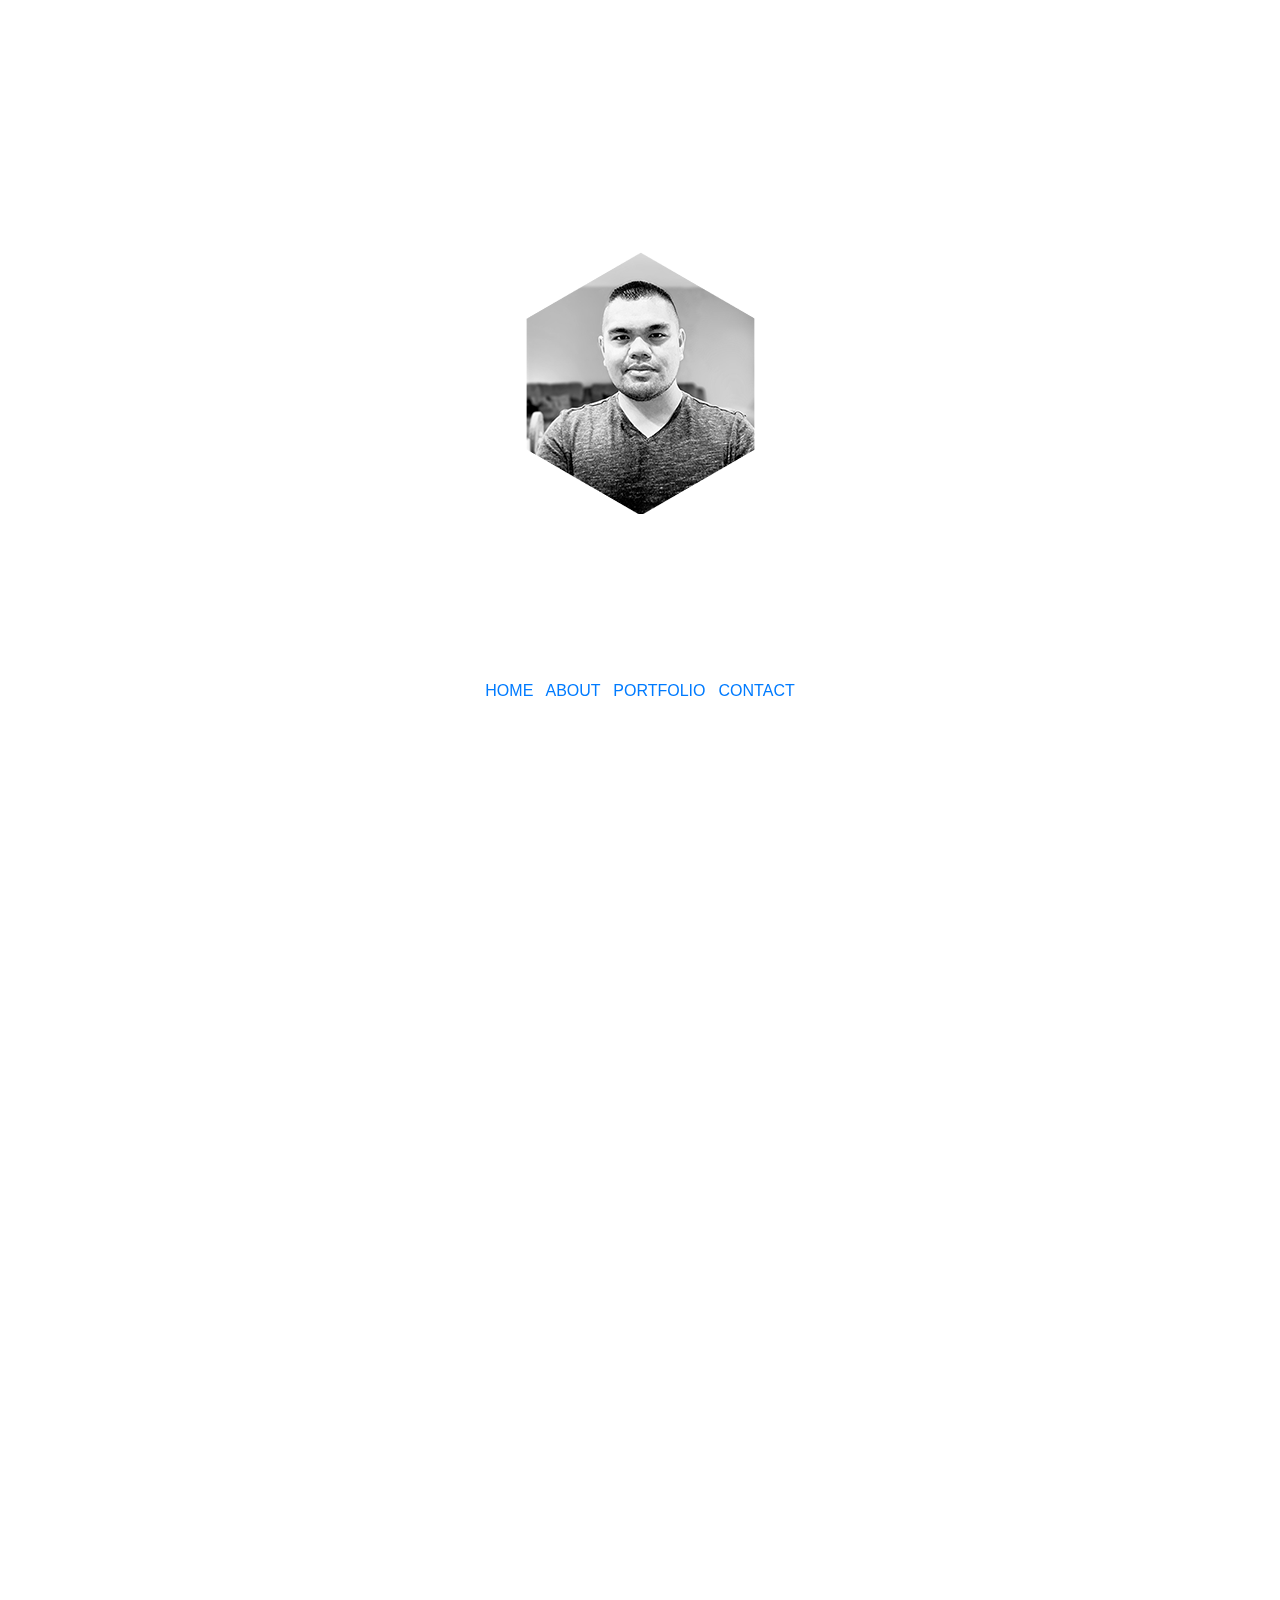
==== index.html @ 5780fbb1 "website upload" ====
<!DOCTYPE html>
<html lang="en">
  <head>
    <!-- Required meta tags -->
    <meta charset="utf-8" />
    <meta
      name="viewport"
      content="width=device-width, initial-scale=1, shrink-to-fit=no"
    />

    <link rel="stylesheet" href="styles.css" />

    <!-- Bootstrap CSS -->
    <link
      rel="stylesheet"
      href="https://maxcdn.bootstrapcdn.com/bootstrap/4.0.0/css/bootstrap.min.css"
      integrity="sha384-Gn5384xqQ1aoWXA+058RXPxPg6fy4IWvTNh0E263XmFcJlSAwiGgFAW/dAiS6JXm"
      crossorigin="anonymous"
    />

    <!-- Animation trans -->
    <link rel="stylesheet" href="https://unpkg.com/aos@next/dist/aos.css" />

    <!-- Fonts -->
    <link href="https://fonts.googleapis.com/css?family=Sacramento&display=swap" rel="stylesheet">

    <title>Hello, world!</title>
  </head>

  <body>
    <!-- Navigation -->

    <!-- Full Page Image Header with Vertically Centered Content -->
    <header class="masthead" id="home">
      <div class="container h-100">
        <div class="row h-100 align-items-center">
          <div
            class="col-12 text-center"
            data-aos="fade-down"
            data-aos-easing="linear"
            data-aos-duration="500"
          >
            <h6> UI/UX & WEB DEVELOPER </h6> 
            <br />
            <img class="mypicture" src="hex_pic.png" alt="" />
            <br />
            <br />
            <h1 class="font-weight-light" style="font-size:5vw;">
              REMINGTON VILLA
            </h1>
            <br />
            <br />

            <div class="links container-fluid">
              <a href="#home">HOME</a> |
              <a href="#about">ABOUT</a> |
              <a href="#portfolio">PORTFOLIO</a>
              |
              <a href="#contact">CONTACT</a>
            </div>
          </div>
        </div>
      </div>
    </header>

    <div class="containershow" data-aos="zoom-in">
      <div class="row">
        <div class="col-sm">
          <img
            class="size-full wp-image-6670 aligncenter"
            src="http://modeltheme.com/mt_odear/wp-content/uploads/2016/02/mt_odear_icon1.png"
            alt=""
            width="50"
            height="50"
          />
          <br />
          <br />

          <h3>Graphic Design.</h3>
          <hr />
          Photoshop. Bootstrap. Wireframes. Front End Frameworks. Git.
        </div>
        <div class="col-sm">
          <img
            class="size-full wp-image-6671 aligncenter"
            src="http://modeltheme.com/mt_odear/wp-content/uploads/2016/02/mt_odear_icon2.png"
            alt=""
            width="50"
            height="50"
          />
          <br />
          <br />
          <h3>Web Development.</h3>
          <hr />
          HTML. CSS. Javascript, Jquery. MySQL. NodeJS. MongoDB
        </div>
        <div class="col-sm">
          <img
            class="size-full wp-image-6672 aligncenter"
            src="http://modeltheme.com/mt_odear/wp-content/uploads/2016/02/mt_odear_icon3.png"
            alt=""
            width="50"
            height="50"
          />
          <br />
          <br />
          <h3>Smart Coding.</h3>

          <hr />
          Commication. Collaboration. Creativity. Problem Solving.
        </div>
      </div>
    </div>
    <!-- Page Content -->
    

    <div class="row" id="about" style="background: url(https://wallpaperaccess.com/full/1155011.jpg) no-repeat
        center center fixed">
      <div class="container col-lg-6 aboutme" data-aos="fade-right">
        
        <h2 class="aloha" style="font-size:9vw;"> Aloha </h2>
    
      </div>
      <div class="container col-lg-6 aboutmeback" data-aos="fade-left"
        style="padding-left: 0px;padding-right: 0px;""
          >
        
      <img  class="aboutmepic" src="aboutme_pic.png" alt=""> 
       <br>
       <br>
       <br>
       <br>
      <h1 class="title" "> About Me</h1>

      <br>
   
<p> <strong> I am a Web Developer from Hawaii living in Dallas. </strong> </p>
    
       

      <p>Graphics and illustrations were my gateway to this industry which led me to the foundation of the digital world. After working side jobs as a web designer and 10 years in the mortgage industry, I've decided to pursue my passion in web developement full-time as a graduate of SMU.  </p> <h6 class="title signature" style="font-size:2vw;"> -Remington</h6>
    </div>

    </div>
    
    <!-- Portfolio -->

    <div class="row container-fluid portfolio" id="portfolio" data-aos="zoom-in">

     <div class="col-lg-3 ">
<h2 class="gradient">Portfolio.</h2>
 <P> I am inspired by creating great work with people who are as passionate as I am about building something awesome.</P>
     </div>

    <div class="col-lg-9 portfolisticky">
    <h3>latest project //</h3>
    <br>
    <br>
<p> <strong> App: </strong> quirk. <strong> Assignment: </strong> Front-end and Design </p>
<p> This app will allow users to create/join personal task/to-do lists that they can keep to themselves or join groups.
  Designed to be a useful tool the absent minded and organized professional alike! <strong> (quirk. is a start-up app in
    their early stages) </strong> Click the image to sample their app.</p>

<a href="https://project-two-0.herokuapp.com"><img src="project1.png"></a>

<p>

  <strong> Deployed with</strong> <br>
Heroku
<br>

<strong> Framework </strong> <br>
Node
<br>
 <strong>Database </strong>

<br>
MySQL & Workbench w/ Sequelize
JawsDB

<br> 
<strong>Node Packages </strong>


<ul> 
  <li>Node Package - Express </li>
  <li> Node Package - Express-Handlebars</li>
  <li>Node Package - Bcrypt </li>
  <li> Node Package - Cookie-Parser</li>
  <li>Node Package - mysql2 </li>
  <li> Node Package - Sequelize</li>
 
</ul>

</p>



<hr>
<h3>under construction //</h3>
<br>
<br>
<p> <strong> Website: </strong> Keola Lee <strong> Assignment: </strong> Front-end and Design </p>
<p> <strong> Website: </strong> Pure Solid State <strong> Assignment: </strong> Full Design </p>

<hr>

<h3>other projects//</h3>
<br>
<br>
<p> <strong> App: </strong> Travel Planner <strong> Assignment: </strong> Front-End  </p>

<p> This project allows people to look for low-fare flights, hotels, and restaurants for their trip. Click the image to this project.
 </p>

<a href="https://jtsai972.github.io/Group-Project-1/"><img src="project2.png"></a>



<p>
<strong>Resources</strong>
<ul>
  <li>Amadeus Travel API</li>
  <li>Amadeus Travel API</li>
  <li>Amadeus Flight API Reference</li>
  <li>Yelp API </li>
  <li>Yelp Fusion Documentation</li>

</ul>

</p>

    </div>
    </div>

    <!-- Portfolio -->
    
    <div class="row container-fluid portfolio" id="contact" data-aos="zoom-in">
    
      <div class="col-lg-3 ">
        <h2 class="gradient">Contact me.</h2>
        <P> Are you working on something great? I would love to help make it happen! Drop me a letter and start your project right
        now! Just do it.
        </P>
      </div>
    
      <div class="col-lg-9">

        <br>
        <br>
        <br>
        <br>
        <br>
        <h5>PHONE NUMBER //  971.300.8556</h5>
        <h5 class="email" style="color: inherit;
  text-decoration: none;">EMAIL // <a href="mailto:remingtonvilla@live.com">REMINGTONVILLA@LIVE.COM</a> </h5>
        <h5>CITY //DALLAS, TX 75229</h5>
    
       
      </div>
    </div>

  <!-- <div class="container-fluid contact" id="contact" data-aos="zoom-in">



  <h2 class="gradient">Contact me.</h2>
 
</section>
  </div>
   -->

    <!-- Optional JavaScript -->
    <!-- jQuery first, then Popper.js, then Bootstrap JS -->
    <script
      src="https://code.jquery.com/jquery-3.2.1.slim.min.js"
      integrity="sha384-KJ3o2DKtIkvYIK3UENzmM7KCkRr/rE9/Qpg6aAZGJwFDMVNA/GpGFF93hXpG5KkN"
      crossorigin="anonymous"
    ></script>
    <script
      src="https://cdnjs.cloudflare.com/ajax/libs/popper.js/1.12.9/umd/popper.min.js"
      integrity="sha384-ApNbgh9B+Y1QKtv3Rn7W3mgPxhU9K/ScQsAP7hUibX39j7fakFPskvXusvfa0b4Q"
      crossorigin="anonymous"
    ></script>
    <script
      src="https://maxcdn.bootstrapcdn.com/bootstrap/4.0.0/js/bootstrap.min.js"
      integrity="sha384-JZR6Spejh4U02d8jOt6vLEHfe/JQGiRRSQQxSfFWpi1MquVdAyjUar5+76PVCmYl"
      crossorigin="anonymous"
    ></script>

    <script src="https://unpkg.com/aos@next/dist/aos.js"></script>
    <script>
      AOS.init();
    </script>
  </body>
</html>
---- styles.css ----
p {
  line-height: 30px;
  margin-left: 40px;
  margin-right: 40px;
  text-align: left;
}

.email {
  text-decoration: none;
  color: black;
}

.gradient {
  font-size: 72px;
  background: -webkit-linear-gradient(rgb(241, 99, 135), rgb(150, 230, 255));
  -webkit-background-clip: text;
  -webkit-text-fill-color: transparent;
}

.links {
  color: white;
}
.aloha {
  font-family: "Sacramento", cursive;
  color: white;
  margin-top: 25%;
}

.signature {
  font-family: "Sacramento", cursive;
  text-align: left;
  margin-left: 15%;
}

.links {
  color: rgb(255, 255, 255);
  height: auto;
  margin: auto;
  text-align: center;
}

.masthead {
  height: 100vh;
  min-height: 500px;
  background: url("https://wallpaperaccess.com/full/1155011.jpg") no-repeat
    center center fixed;
  -webkit-background-size: cover;
  -moz-background-size: cover;
  background-size: cover;
  -o-background-size: cover;
  color: white;
  text-align: left;
  margin: auto;
}

.containershow {
  padding: 70px 0 70px 0;
  text-align: center;
}

.aboutme {
  height: 500px;
  text-align: center;
  color: rgb(0, 0, 0);
}

.aboutmeback {
  margin: 10px;
  width: 100%;
}

.aboutmepic {
  margin: 5%;
  float: left;
}

.portfolio {
  margin-top: 20px;
  height: 300px;
  color: rgb(0, 0, 0);
}

.portfolisticky {
  margin-top: 20px;
  height: 300px;
  color: rgb(0, 0, 0);
  overflow-y: scroll;
}

.contact {
  width: 100%;
  height: 300px;
}

.img-responsive {
  width: 100%;
}

/* hoover */

.hovereffect {
  width: 100%;
  height: 100%;
  float: left;
  overflow: hidden;
  position: relative;
  text-align: center;
  cursor: default;
  background: -webkit-linear-gradient(45deg, #ff89e9 0%, #05abe0 100%);
  background: linear-gradient(45deg, #ff89e9 0%, #05abe0 100%);
}

.hovereffect .overlay {
  width: 100%;
  height: 100%;
  position: absolute;
  overflow: hidden;
  top: 0;
  left: 0;
  padding: 3em;
  text-align: left;
}

.hovereffect img {
  display: block;
  position: relative;
  max-width: none;
  width: calc(100% + 60px);
  -webkit-transition: opacity 0.35s, -webkit-transform 0.45s;
  transition: opacity 0.35s, transform 0.45s;
  -webkit-transform: translate3d(-40px, 0, 0);
  transform: translate3d(-40px, 0, 0);
}

.hovereffect h2 {
  text-transform: uppercase;
  color: #fff;
  position: relative;
  font-size: 40px;
  background-color: transparent;
  padding: 15% 0 10px 0;
  text-align: left;
}

.hovereffect .overlay:before {
  position: absolute;
  top: 20px;
  right: 20px;
  bottom: 20px;
  left: 20px;
  border: 1px solid #fff;
  content: "";
  opacity: 0;
  filter: alpha(opacity=0);
  -webkit-transition: opacity 0.35s, -webkit-transform 0.45s;
  transition: opacity 0.35s, transform 0.45s;
  -webkit-transform: translate3d(-20px, 0, 0);
  transform: translate3d(-20px, 0, 0);
}

.hovereffect a,
.hovereffect p {
  color: #fff;
  opacity: 0;
  filter: alpha(opacity=0);
  -webkit-transition: opacity 0.35s, -webkit-transform 0.45s;
  transition: opacity 0.35s, transform 0.45s;
  -webkit-transform: translate3d(-10px, 0, 0);
  transform: translate3d(-10px, 0, 0);
}

.hovereffect:hover img {
  opacity: 0.2;
  filter: alpha(opacity=60);
  -webkit-transform: translate3d(0, 0, 0);
  transform: translate3d(0, 0, 0);
}

.hovereffect:hover .overlay:before,
.hovereffect:hover a,
.hovereffect:hover p {
  opacity: 1;
  filter: alpha(opacity=100);
  -webkit-transform: translate3d(0, 0, 0);
  transform: translate3d(0, 0, 0);
}

img {
  max-width: 100%;
  max-height: 100%;
}

/* links
/* unvisited link */

/* visited link */
a:visited {
  color: white;
}

/* mouse over link */
a:hover {
  color: white;
}

/* selected link */
a:active {
  color: white;
}
*/ a {
  color: inherit;
  text-decoration: none;
}
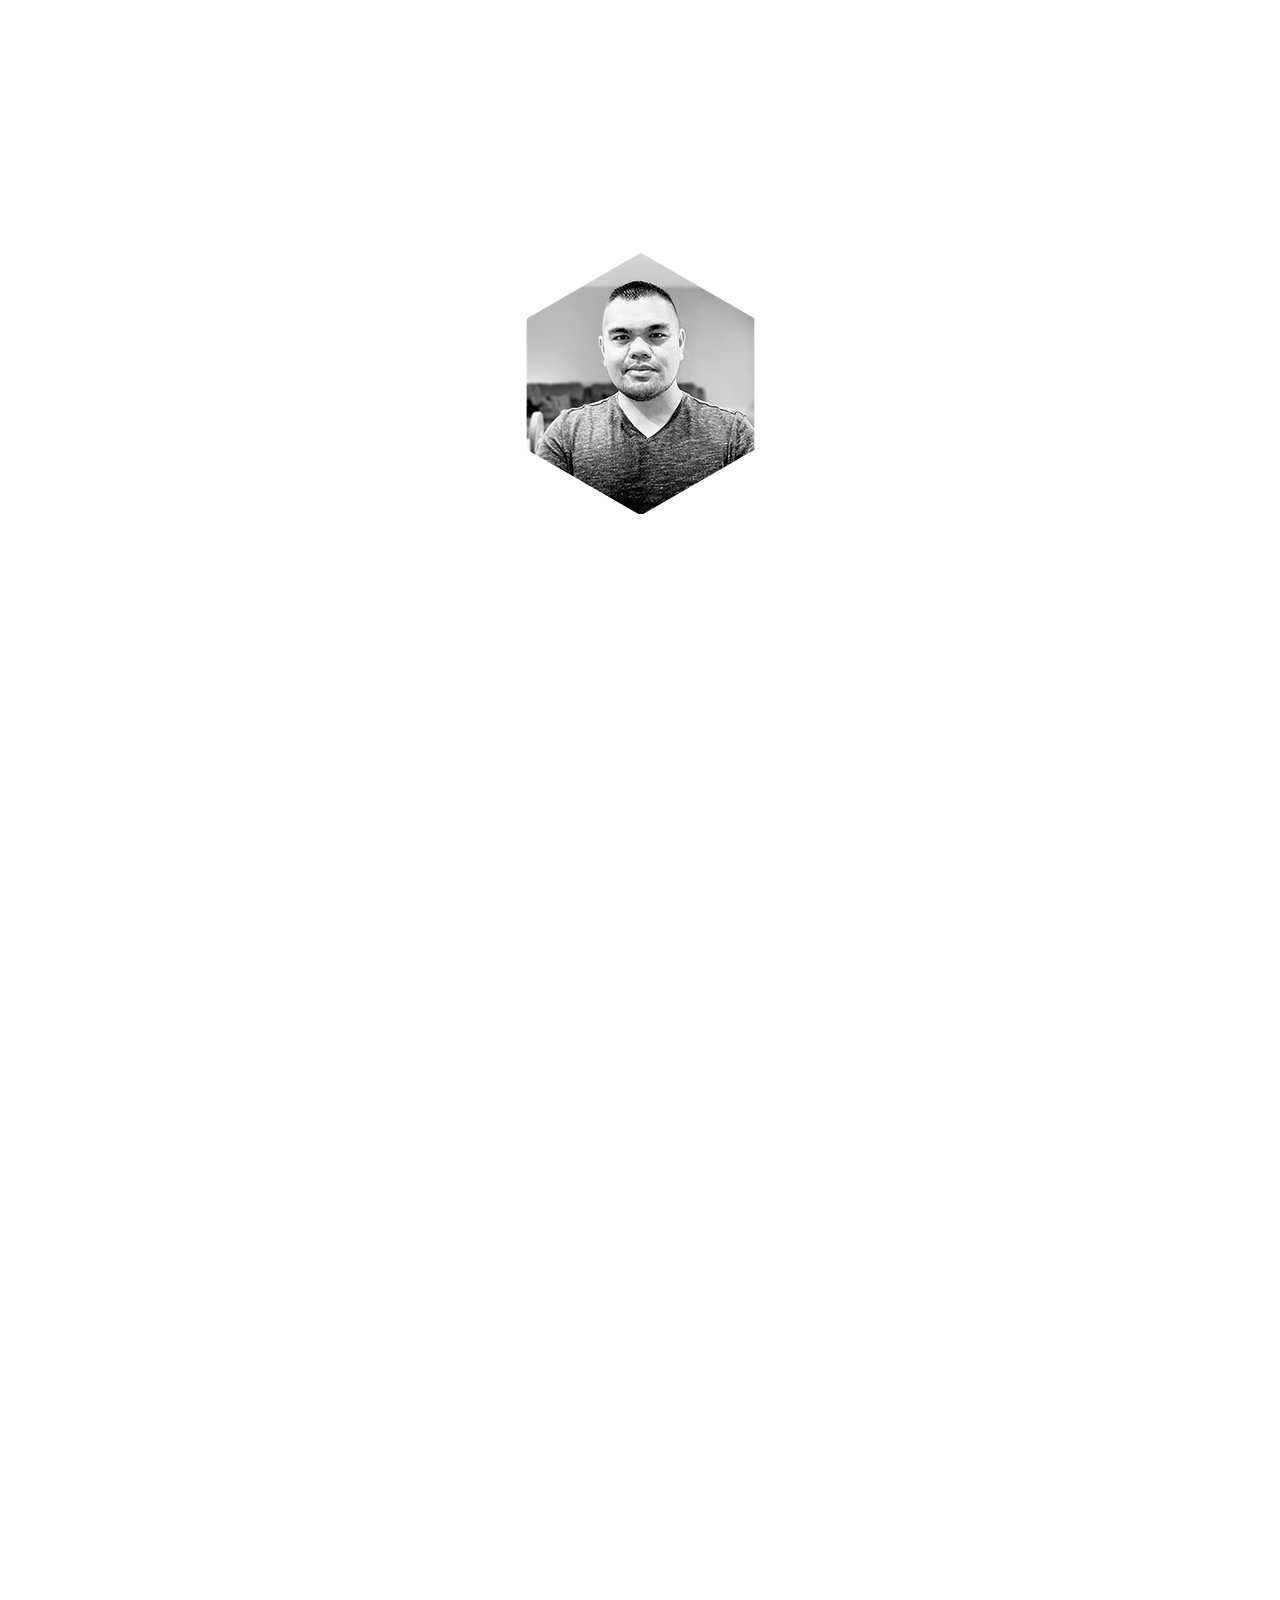
==== commit 4d4e831c: "edits" ====
--- a/index.html
+++ b/index.html
@@ -24,8 +24,13 @@
     <!-- Fonts -->
     <link href="https://fonts.googleapis.com/css?family=Sacramento&display=swap" rel="stylesheet">
 
+    
+
     <title>Hello, world!</title>
+   
   </head>
+
+
 
   <body>
     <!-- Navigation -->
@@ -40,7 +45,7 @@
             data-aos-easing="linear"
             data-aos-duration="500"
           >
-            <h6> UI/UX & WEB DEVELOPER </h6> 
+            <h6> FRONT END WEB DEVELOPER </h6> 
             <br />
             <img class="mypicture" src="hex_pic.png" alt="" />
             <br />
@@ -121,7 +126,7 @@
         <h2 class="aloha" style="font-size:9vw;"> Aloha </h2>
     
       </div>
-      <div class="container col-lg-6 aboutmeback" data-aos="fade-left"
+      <div class=" container col-lg-6 aboutmeback" data-aos="fade-left"
         style="padding-left: 0px;padding-right: 0px;""
           >
         
@@ -147,12 +152,12 @@
 
     <div class="row container-fluid portfolio" id="portfolio" data-aos="zoom-in">
 
-     <div class="col-lg-3 ">
-<h2 class="gradient">Portfolio.</h2>
+     <div class="col-lg-3 container ">
+<h3 class="gradient">Portfolio.</h3>
  <P> I am inspired by creating great work with people who are as passionate as I am about building something awesome.</P>
      </div>
 
-    <div class="col-lg-9 portfolisticky">
+    <div class="col-lg-9">
     <h3>latest project //</h3>
     <br>
     <br>
@@ -197,11 +202,11 @@
 
 
 <hr>
-<h3>under construction //</h3>
-<br>
-<br>
-<p> <strong> Website: </strong> Keola Lee <strong> Assignment: </strong> Front-end and Design </p>
-<p> <strong> Website: </strong> Pure Solid State <strong> Assignment: </strong> Full Design </p>
+<h3>client websites //</h3>
+<br>
+<br>
+<p> <strong> Website: </strong> Keola Lee <strong> Assignment: </strong> Full Design | <a href="https://remingtonjosh.github.io/keolalee/" target="_blank" rel="noopener noreferrer"> click here</a></p> 
+<p> <strong> Website: </strong> Pure Solid State <strong> Assignment: </strong> Full Design | [under construction] </p>
 
 <hr>
 
@@ -210,7 +215,7 @@
 <br>
 <p> <strong> App: </strong> Travel Planner <strong> Assignment: </strong> Front-End  </p>
 
-<p> This project allows people to look for low-fare flights, hotels, and restaurants for their trip. Click the image to this project.
+<p> This project allows people to look for low-fare flights, hotels, and restaurants for their trip. Click the image to view this project.
  </p>
 
 <a href="https://jtsai972.github.io/Group-Project-1/"><img src="project2.png"></a>
@@ -237,14 +242,14 @@
     
     <div class="row container-fluid portfolio" id="contact" data-aos="zoom-in">
     
-      <div class="col-lg-3 ">
-        <h2 class="gradient">Contact me.</h2>
+      <div class="col-lg-3 container ">
+        <h3 class="gradient">Contact me.</h3>
         <P> Are you working on something great? I would love to help make it happen! Drop me a letter and start your project right
         now! Just do it.
         </P>
       </div>
     
-      <div class="col-lg-9">
+      <div class="col-lg-9 contactlink container">
 
         <br>
         <br>
@@ -260,15 +265,7 @@
       </div>
     </div>
 
-  <!-- <div class="container-fluid contact" id="contact" data-aos="zoom-in">
-
-
-
-  <h2 class="gradient">Contact me.</h2>
- 
-</section>
-  </div>
-   -->
+  
 
     <!-- Optional JavaScript -->
     <!-- jQuery first, then Popper.js, then Bootstrap JS -->
--- a/styles.css
+++ b/styles.css
@@ -1,13 +1,20 @@
+.links a,
+.links a:hover {
+  color: white;
+  text-decoration: none;
+}
+
+.contactlink a,
+.contactlinka:hover {
+  color: rgb(0, 0, 0);
+  text-decoration: none;
+}
+
 p {
   line-height: 30px;
   margin-left: 40px;
   margin-right: 40px;
   text-align: left;
-}
-
-.email {
-  text-decoration: none;
-  color: black;
 }
 
 .gradient {
@@ -17,11 +24,9 @@
   -webkit-text-fill-color: transparent;
 }
 
-.links {
-  color: white;
-}
 .aloha {
   font-family: "Sacramento", cursive;
+  width: 100%;
   color: white;
   margin-top: 25%;
 }
@@ -30,13 +35,7 @@
   font-family: "Sacramento", cursive;
   text-align: left;
   margin-left: 15%;
-}
-
-.links {
-  color: rgb(255, 255, 255);
-  height: auto;
-  margin: auto;
-  text-align: center;
+  color: white;
 }
 
 .masthead {
@@ -76,7 +75,7 @@
 
 .portfolio {
   margin-top: 20px;
-  height: 300px;
+
   color: rgb(0, 0, 0);
 }
 
@@ -84,7 +83,7 @@
   margin-top: 20px;
   height: 300px;
   color: rgb(0, 0, 0);
-  overflow-y: scroll;
+  overflow-y: auto;
 }
 
 .contact {
@@ -99,7 +98,7 @@
 /* hoover */
 
 .hovereffect {
-  width: 100%;
+  width: 80%;
   height: 100%;
   float: left;
   overflow: hidden;
@@ -189,25 +188,3 @@
   max-width: 100%;
   max-height: 100%;
 }
-
-/* links
-/* unvisited link */
-
-/* visited link */
-a:visited {
-  color: white;
-}
-
-/* mouse over link */
-a:hover {
-  color: white;
-}
-
-/* selected link */
-a:active {
-  color: white;
-}
-*/ a {
-  color: inherit;
-  text-decoration: none;
-}
